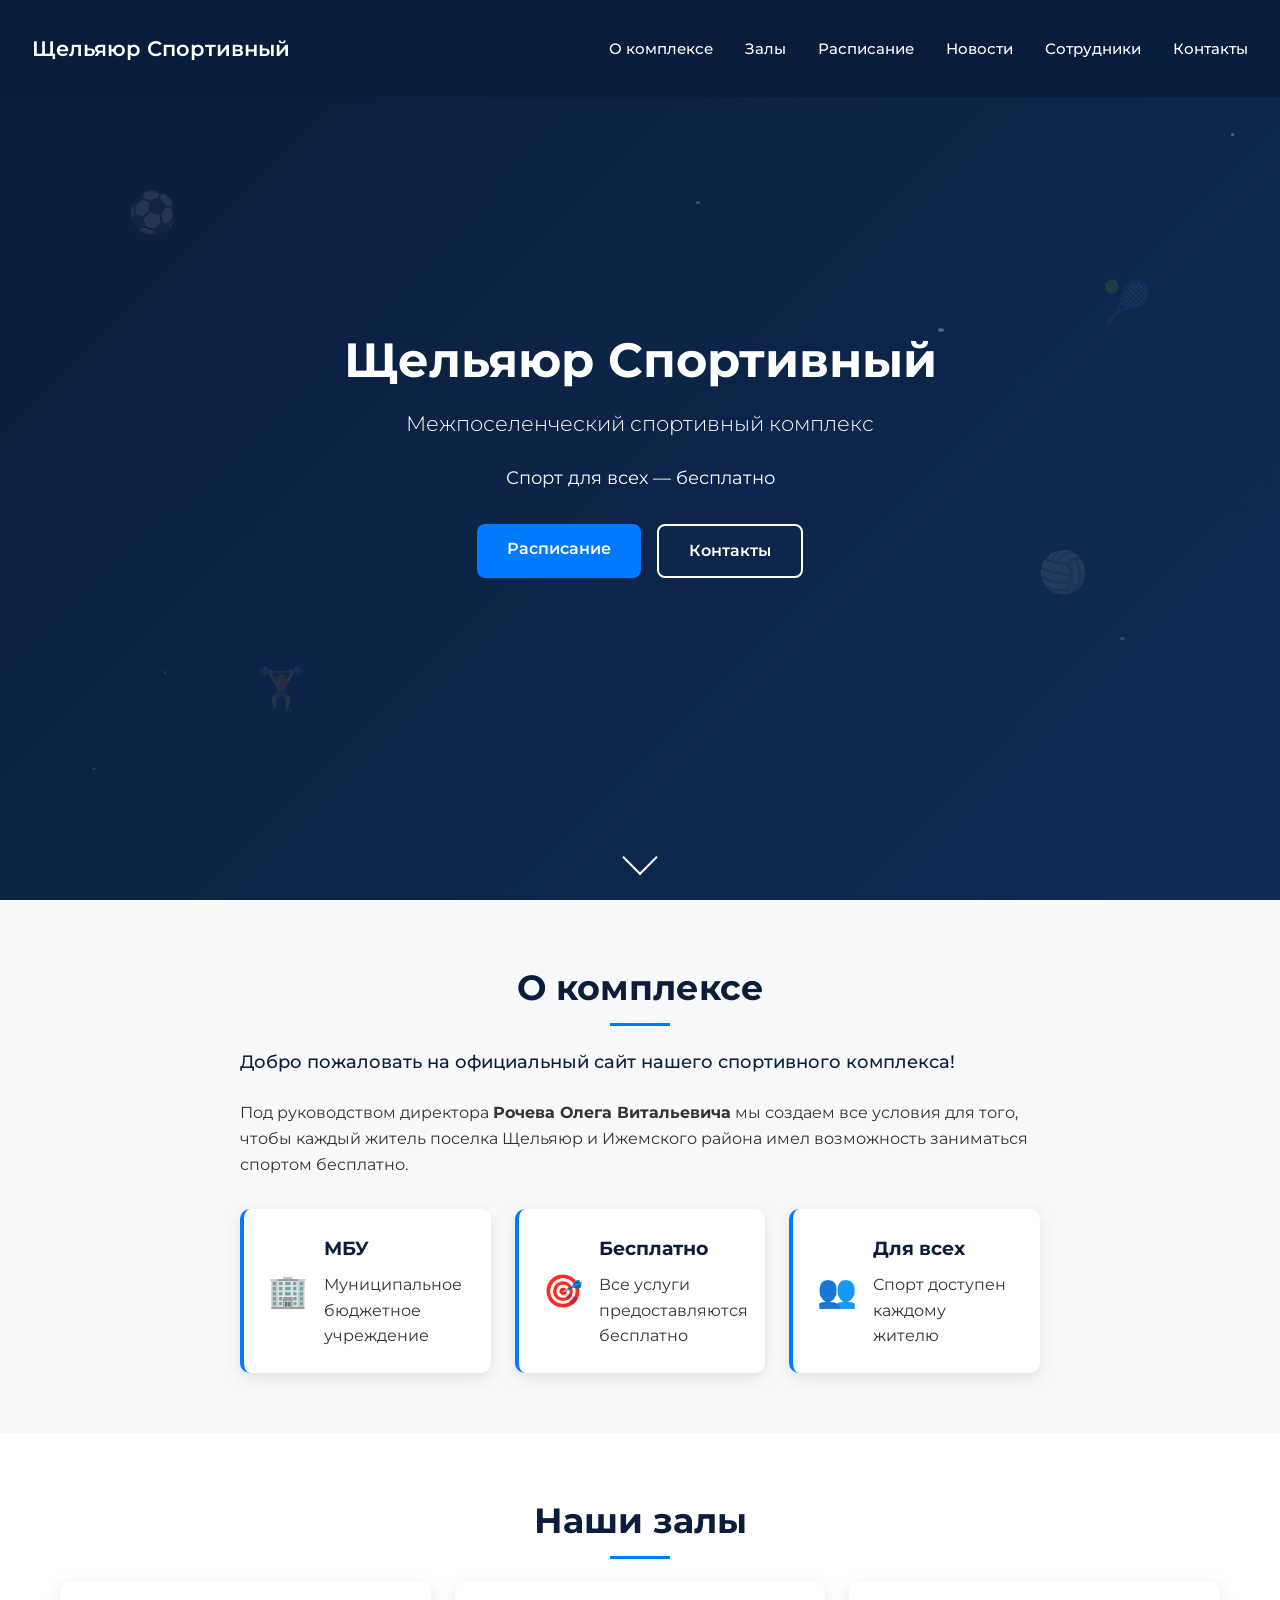
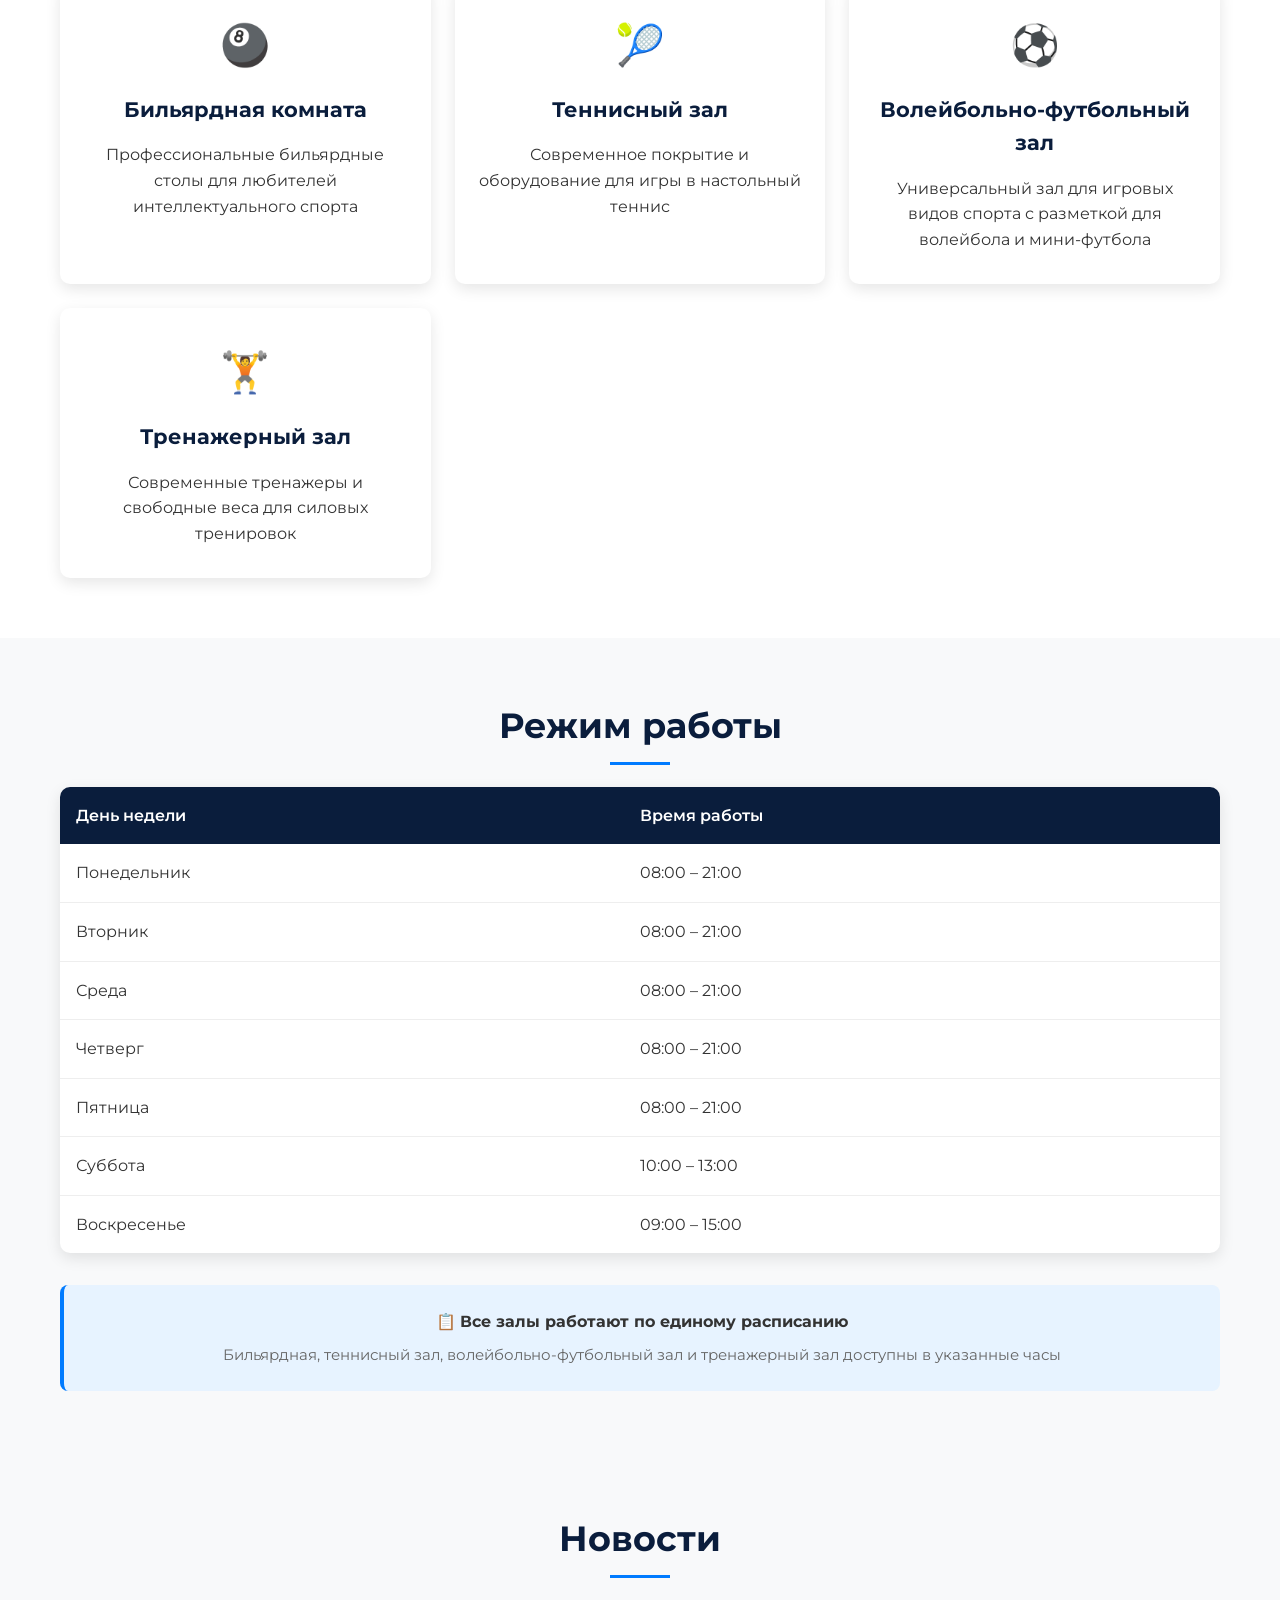
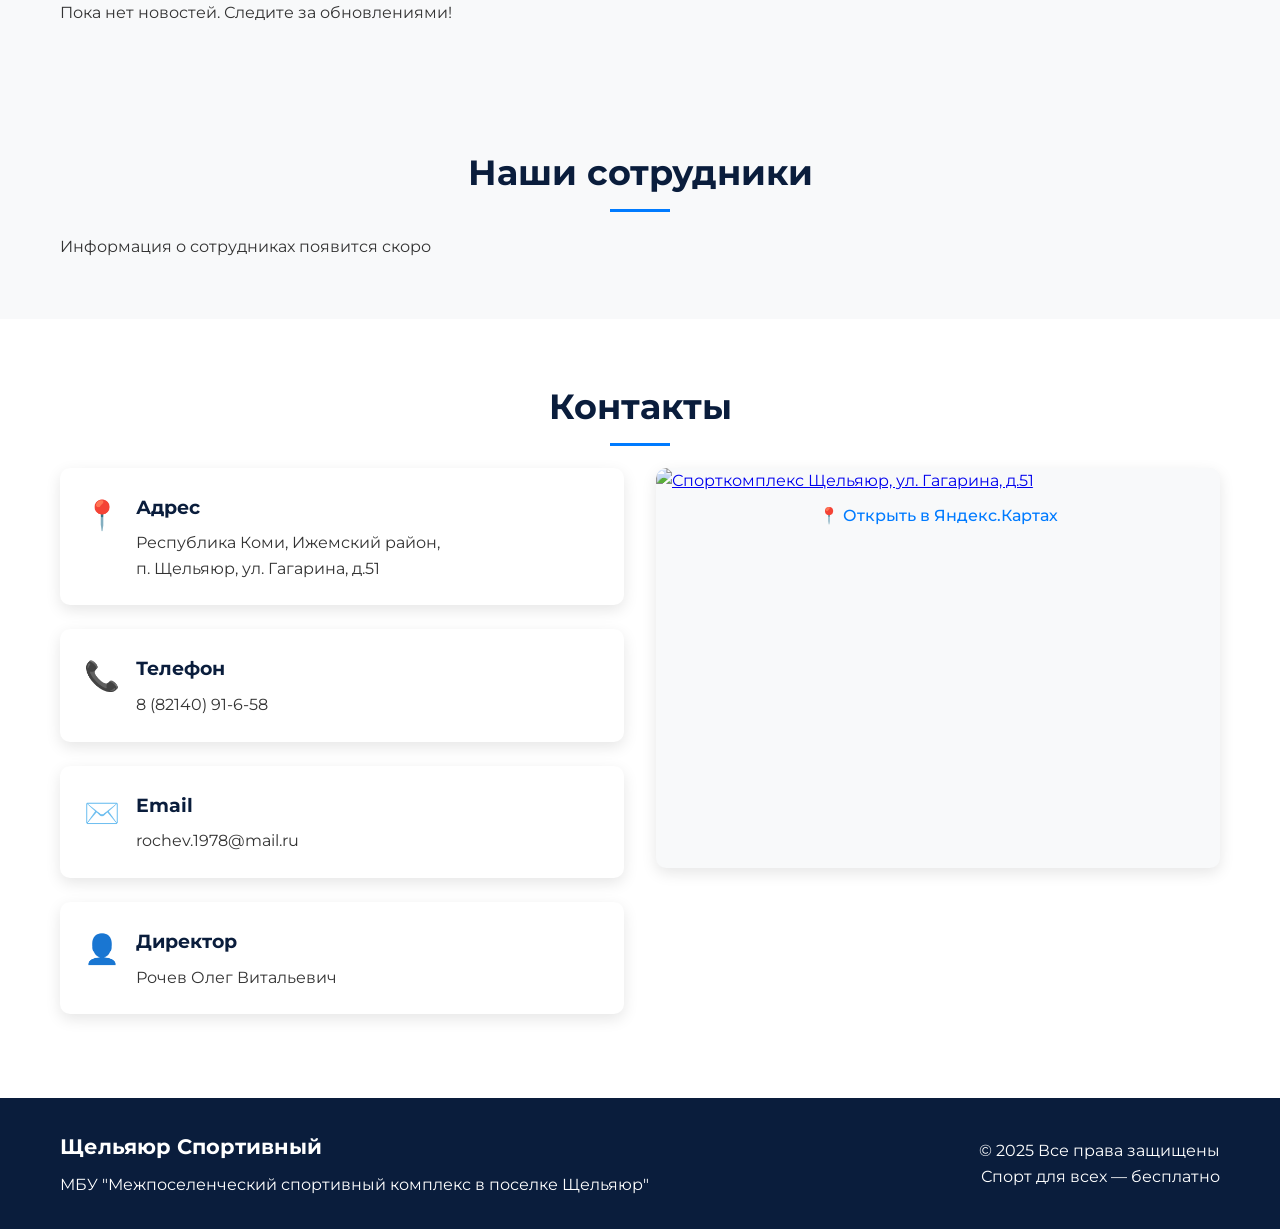
==== index.html @ 43990317 "Add files via upload" ====
<!DOCTYPE html>
<html lang="ru">
<head>
    <meta charset="UTF-8">
    <meta name="viewport" content="width=device-width, initial-scale=1.0">
    <title>Щельяюр Спортивный - Официальный сайт</title>
    <link rel="stylesheet" href="style.css">
    <link href="https://fonts.googleapis.com/css2?family=Montserrat:wght@300;400;500;600;700&display=swap" rel="stylesheet">
</head>
<body>
    <!-- Header -->
    <header class="header">
        <nav class="nav">
            <div class="nav-logo">
                <h2>Щельяюр Спортивный</h2>
            </div>
            <ul class="nav-menu">
                <li><a href="#about">О комплексе</a></li>
                <li><a href="#services">Залы</a></li>
                <li><a href="#schedule">Расписание</a></li>
                <li><a href="#news">Новости</a></li>
                <li><a href="#staff">Сотрудники</a></li>
                <li><a href="#contacts">Контакты</a></li>
            </ul>
            <div class="hamburger">
                <span></span>
                <span></span>
                <span></span>
            </div>
        </nav>
    </header>

    <!-- Hero Section -->
    <section class="hero">
        <div class="hero-overlay"></div>
        <div class="hero-content">
            <h1 class="hero-title">
                <span class="title-main">Щельяюр Спортивный</span>
                <span class="title-sub">Межпоселенческий спортивный комплекс</span>
            </h1>
            <p class="hero-description">Спорт для всех — бесплатно</p>
            <div class="hero-buttons">
                <a href="#schedule" class="btn btn-primary">Расписание</a>
                <a href="#contacts" class="btn btn-secondary">Контакты</a>
            </div>
        </div>

        <!-- Декоративные элементы -->
        <div class="decorations">
            <div class="decoration ball-1">⚽</div>
            <div class="decoration ball-2">🏐</div>
            <div class="decoration weight-1">🏋️</div>
            <div class="decoration racket">🎾</div>
        </div>

        <div class="scroll-indicator">
            <div class="scroll-arrow"></div>
        </div>
    </section>

    <!-- About Section -->
    <section id="about" class="about">
        <div class="container">
            <h2 class="section-title">О комплексе</h2>
            <div class="about-content">
                <div class="about-text">
                    <p class="about-intro">Добро пожаловать на официальный сайт нашего спортивного комплекса!</p>
                    <p>Под руководством директора <strong>Рочева Олега Витальевича</strong> мы создаем все условия для того, чтобы каждый житель поселка Щельяюр и Ижемского района имел возможность заниматься спортом бесплатно.</p>
                    <div class="features">
                        <div class="feature">
                            <div class="feature-icon">🏢</div>
                            <div class="feature-text">
                                <h3>МБУ</h3>
                                <p>Муниципальное бюджетное учреждение</p>
                            </div>
                        </div>
                        <div class="feature">
                            <div class="feature-icon">🎯</div>
                            <div class="feature-text">
                                <h3>Бесплатно</h3>
                                <p>Все услуги предоставляются бесплатно</p>
                            </div>
                        </div>
                        <div class="feature">
                            <div class="feature-icon">👥</div>
                            <div class="feature-text">
                                <h3>Для всех</h3>
                                <p>Спорт доступен каждому жителю</p>
                            </div>
                        </div>
                    </div>
                </div>
            </div>
        </div>
    </section>

    <!-- Services Section -->
    <section id="services" class="services">
        <div class="container">
            <h2 class="section-title">Наши залы</h2>
            <div class="services-grid">
                <div class="service-card" data-hall="billiard" onclick="showHallDetails('billiard')">
                    <div class="card-icon">🎱</div>
                    <h3>Бильярдная комната</h3>
                    <p>Профессиональные бильярдные столы для любителей интеллектуального спорта</p>
                </div>
                <div class="service-card" data-hall="tennis" onclick="showHallDetails('tennis')">
                    <div class="card-icon">🎾</div>
                    <h3>Теннисный зал</h3>
                    <p>Современное покрытие и оборудование для игры в настольный теннис</p>
                </div>
                <div class="service-card" data-hall="volleyball" onclick="showHallDetails('volleyball')">
                    <div class="card-icon">⚽</div>
                    <h3>Волейбольно-футбольный зал</h3>
                    <p>Универсальный зал для игровых видов спорта с разметкой для волейбола и мини-футбола</p>
                </div>
                <div class="service-card" data-hall="gym" onclick="showHallDetails('gym')">
                    <div class="card-icon">🏋️</div>
                    <h3>Тренажерный зал</h3>
                    <p>Современные тренажеры и свободные веса для силовых тренировок</p>
                </div>
            </div>
        </div>
    </section>

    <!-- Hall Details Modal -->
    <div id="hallModal" class="modal">
        <div class="modal-content">
            <span class="close" onclick="closeAllModals()">&times;</span>
            <div id="hallContent"></div>
        </div>
    </div>

    <!-- Schedule Section -->
    <section id="schedule" class="schedule">
        <div class="container">
            <h2 class="section-title">Режим работы</h2>
            <div class="schedule-table">
                <div class="table-header">
                    <div>День недели</div>
                    <div>Время работы</div>
                </div>
                <div class="table-row">
                    <div>Понедельник</div>
                    <div>08:00 – 21:00</div>
                </div>
                <div class="table-row">
                    <div>Вторник</div>
                    <div>08:00 – 21:00</div>
                </div>
                <div class="table-row">
                    <div>Среда</div>
                    <div>08:00 – 21:00</div>
                </div>
                <div class="table-row">
                    <div>Четверг</div>
                    <div>08:00 – 21:00</div>
                </div>
                <div class="table-row">
                    <div>Пятница</div>
                    <div>08:00 – 21:00</div>
                </div>
                <div class="table-row">
                    <div>Суббота</div>
                    <div>10:00 – 13:00</div>
                </div>
                <div class="table-row">
                    <div>Воскресенье</div>
                    <div>09:00 – 15:00</div>
                </div>
            </div>
            <div class="schedule-note">
                <p>📋 <strong>Все залы работают по единому расписанию</strong></p>
                <p>Бильярдная, теннисный зал, волейбольно-футбольный зал и тренажерный зал доступны в указанные часы</p>
            </div>
        </div>
    </section>

    <!-- News Section -->
    <section id="news" class="news">
        <div class="container">
            <h2 class="section-title">Новости</h2>

            <!-- Форма добавления новостей (только для директора) -->
            <div class="admin-panel" id="newsAdminPanel" style="display: none;">
                <div class="admin-form">
                    <h3>Добавить новость</h3>
                    <form id="addNewsForm">
                        <input type="text" id="newsTitle" placeholder="Заголовок новости" required>
                        <textarea id="newsText" placeholder="Текст новости" required></textarea>
                        <input type="text" id="newsDate" placeholder="Дата (например, 15.12.2024)" required>
                        <div class="form-buttons">
                            <button type="submit" class="btn btn-primary">Добавить новость</button>
                            <button type="button" onclick="exportData()" class="btn btn-secondary">📥 Экспорт</button>
                            <button type="button" onclick="logoutDirector()" class="btn btn-secondary">🚪 Выйти</button>
                        </div>
                    </form>
                </div>
            </div>

            <!-- Список новостей -->
            <div class="news-grid" id="newsContainer">
                <!-- Новости будут добавляться через JavaScript -->
            </div>
        </div>
    </section>

    <!-- Staff Section -->
    <section id="staff" class="staff">
        <div class="container">
            <h2 class="section-title">Наши сотрудники</h2>

            <!-- Форма управления сотрудниками (только для директора) -->
            <div class="admin-panel" id="staffAdminPanel" style="display: none;">
                <div class="admin-form">
                    <h3>Управление сотрудниками</h3>
                    <form id="addStaffForm">
                        <input type="text" id="staffName" placeholder="ФИО сотрудника" required>
                        <input type="text" id="staffPosition" placeholder="Должность" required>
                        <textarea id="staffDescription" placeholder="Описание/обязанности"></textarea>
                        <div class="form-buttons">
                            <button type="submit" class="btn btn-primary">Добавить сотрудника</button>
                        </div>
                    </form>
                </div>
            </div>

            <!-- Список сотрудников -->
            <div class="staff-grid" id="staffContainer">
                <!-- Сотрудники будут добавляться через JavaScript -->
            </div>
        </div>
    </section>

    <!-- Contacts Section -->
    <section id="contacts" class="contacts">
        <div class="container">
            <h2 class="section-title">Контакты</h2>
            <div class="contacts-content">
                <div class="contact-info">
                    <div class="contact-item">
                        <div class="contact-icon">📍</div>
                        <div class="contact-text">
                            <h3>Адрес</h3>
                            <p>Республика Коми, Ижемский район,<br>п. Щельяюр, ул. Гагарина, д.51</p>
                        </div>
                    </div>
                    <div class="contact-item">
                        <div class="contact-icon">📞</div>
                        <div class="contact-text">
                            <h3>Телефон</h3>
                            <p>8 (82140) 91-6-58</p>
                        </div>
                    </div>
                    <div class="contact-item">
                        <div class="contact-icon">✉️</div>
                        <div class="contact-text">
                            <h3>Email</h3>
                            <p>rochev.1978@mail.ru</p>
                        </div>
                    </div>
                    <div class="contact-item">
                        <div class="contact-icon">👤</div>
                        <div class="contact-text">
                            <h3>Директор</h3>
                            <p>Рочев Олег Витальевич</p>
                        </div>
                    </div>
                </div>
                <div class="map-container">
                    <a href="https://yandex.ru/maps/-/CLGwNKiz" target="_blank" rel="noopener noreferrer">
                        <img src="https://static-maps.yandex.ru/1.x/?ll=53.359107,65.295321&size=600,400&z=16&l=map&pt=53.359107,65.295321,pm2blm"
                             alt="Спорткомплекс Щельяюр, ул. Гагарина, д.51"
                             style="width: 100%; height: 400px; border-radius: 10px; object-fit: cover;">
                    </a>
                    <p style="text-align: center; margin-top: 10px; color: #666;">
                        <a href="https://yandex.ru/maps/-/CLGwNKiz" target="_blank" rel="noopener noreferrer"
                           style="color: #007BFF; text-decoration: none; font-weight: 500;">
                            📍 Открыть в Яндекс.Картах
                        </a>
                    </p>
                </div>
            </div>
        </div>
    </section>

    <!-- Footer -->
    <footer class="footer">
        <div class="container">
            <div class="footer-content">
                <div class="footer-logo">
                    <h3>Щельяюр Спортивный</h3>
                    <p>МБУ "Межпоселенческий спортивный комплекс в поселке Щельяюр"</p>
                </div>
                <div class="footer-info">
                    <p>&copy; 2025 Все права защищены</p>
                    <p>Спорт для всех — бесплатно</p>
                </div>
            </div>
        </div>
    </footer>

    <script src="script.js"></script>
</body>
</html>
---- style.css ----
* {
    margin: 0;
    padding: 0;
    box-sizing: border-box;
}

body {
    font-family: 'Montserrat', sans-serif;
    line-height: 1.6;
    color: #333;
    overflow-x: hidden;
}

.container {
    max-width: 1200px;
    margin: 0 auto;
    padding: 0 20px;
}

/* Header */
.header {
    position: fixed;
    top: 0;
    width: 100%;
    background: rgba(10, 29, 60, 0.95);
    backdrop-filter: blur(10px);
    z-index: 1000;
    transition: all 0.3s ease;
}

.nav {
    display: flex;
    justify-content: space-between;
    align-items: center;
    padding: 1rem 2rem;
}

.nav-logo h2 {
    color: white;
    font-weight: 600;
    font-size: 1.3rem;
}

.nav-menu {
    display: flex;
    list-style: none;
    gap: 2rem;
}

.nav-menu a {
    color: white;
    text-decoration: none;
    font-weight: 500;
    transition: color 0.3s ease;
    position: relative;
    font-size: 0.95rem;
}

.nav-menu a:hover {
    color: #007BFF;
}

.nav-menu a::after {
    content: '';
    position: absolute;
    bottom: -5px;
    left: 0;
    width: 0;
    height: 2px;
    background: #007BFF;
    transition: width 0.3s ease;
}

.nav-menu a:hover::after {
    width: 100%;
}

.hamburger {
    display: none;
    flex-direction: column;
    cursor: pointer;
}

.hamburger span {
    width: 25px;
    height: 3px;
    background: white;
    margin: 3px 0;
    transition: 0.3s;
}

/* Hero Section */
.hero {
    height: 100vh;
    background: linear-gradient(135deg, #0A1D3C 0%, #0F2B55 100%);
    display: flex;
    align-items: center;
    justify-content: center;
    position: relative;
    overflow: hidden;
}

.hero-overlay {
    position: absolute;
    top: 0;
    left: 0;
    width: 100%;
    height: 100%;
    background: url('images/hero-bg.jpg') center/cover;
    opacity: 0.3;
}

.hero-content {
    text-align: center;
    color: white;
    z-index: 2;
    position: relative;
}

.hero-title {
    margin-bottom: 1.5rem;
}

.title-main {
    display: block;
    font-size: 3rem;
    font-weight: 700;
    margin-bottom: 0.5rem;
    animation: fadeInUp 1s ease;
}

.title-sub {
    display: block;
    font-size: 1.3rem;
    font-weight: 300;
    opacity: 0.9;
    animation: fadeInUp 1s ease 0.2s both;
}

.hero-description {
    font-size: 1.1rem;
    margin-bottom: 2rem;
    opacity: 0.9;
    animation: fadeInUp 1s ease 0.4s both;
}

.hero-buttons {
    display: flex;
    gap: 1rem;
    justify-content: center;
    animation: fadeInUp 1s ease 0.6s both;
}

.btn {
    padding: 12px 30px;
    border: none;
    border-radius: 8px;
    text-decoration: none;
    font-weight: 600;
    transition: all 0.3s ease;
    cursor: pointer;
    font-family: 'Montserrat', sans-serif;
    font-size: 1rem;
}

.btn-primary {
    background: #007BFF;
    color: white;
}

.btn-primary:hover {
    background: #0056b3;
    transform: translateY(-2px);
}

.btn-secondary {
    background: transparent;
    color: white;
    border: 2px solid white;
}

.btn-secondary:hover {
    background: white;
    color: #0A1D3C;
    transform: translateY(-2px);
}

/* Decorations */
.decorations {
    position: absolute;
    top: 0;
    left: 0;
    width: 100%;
    height: 100%;
    pointer-events: none;
}

.decoration {
    position: absolute;
    font-size: 2.5rem;
    opacity: 0.1;
    animation: float 6s ease-in-out infinite;
}

.ball-1 {
    top: 20%;
    left: 10%;
    animation-delay: 0s;
}

.ball-2 {
    top: 60%;
    right: 15%;
    animation-delay: 2s;
}

.weight-1 {
    bottom: 20%;
    left: 20%;
    animation-delay: 1s;
}

.racket {
    top: 30%;
    right: 10%;
    animation-delay: 3s;
}

.scroll-indicator {
    position: absolute;
    bottom: 30px;
    left: 50%;
    transform: translateX(-50%);
}

.scroll-arrow {
    width: 25px;
    height: 25px;
    border-right: 2px solid white;
    border-bottom: 2px solid white;
    transform: rotate(45deg);
    animation: bounce 2s infinite;
}

/* Sections */
section {
    padding: 60px 0;
}

.section-title {
    text-align: center;
    font-size: 2.2rem;
    margin-bottom: 2rem;
    color: #0A1D3C;
    position: relative;
}

.section-title::after {
    content: '';
    position: absolute;
    bottom: -10px;
    left: 50%;
    transform: translateX(-50%);
    width: 60px;
    height: 3px;
    background: #007BFF;
}

/* About Section */
.about {
    background: #f8f9fa;
}

.about-content {
    max-width: 800px;
    margin: 0 auto;
}

.about-intro {
    font-size: 1.1rem;
    font-weight: 500;
    margin-bottom: 1.5rem;
    color: #0A1D3C;
}

.features {
    display: grid;
    grid-template-columns: repeat(auto-fit, minmax(250px, 1fr));
    gap: 1.5rem;
    margin-top: 2rem;
}

.feature {
    display: flex;
    align-items: center;
    gap: 1rem;
    padding: 1.5rem;
    background: white;
    border-radius: 10px;
    box-shadow: 0 5px 15px rgba(0,0,0,0.1);
    transition: transform 0.3s ease;
    border-left: 4px solid #007BFF;
}

.feature:hover {
    transform: translateY(-5px);
}

.feature-icon {
    font-size: 2rem;
}

.feature-text h3 {
    color: #0A1D3C;
    margin-bottom: 0.5rem;
    font-size: 1.2rem;
}

/* Services Section */
.services-grid {
    display: grid;
    grid-template-columns: repeat(auto-fit, minmax(280px, 1fr));
    gap: 1.5rem;
}

.service-card {
    background: white;
    padding: 2rem 1.5rem;
    border-radius: 10px;
    text-align: center;
    box-shadow: 0 5px 15px rgba(0,0,0,0.1);
    transition: all 0.3s ease;
    position: relative;
    overflow: hidden;
    cursor: pointer;
}

.service-card::before {
    content: '';
    position: absolute;
    top: 0;
    left: -100%;
    width: 100%;
    height: 3px;
    background: #007BFF;
    transition: left 0.3s ease;
}

.service-card:hover {
    transform: translateY(-5px);
    box-shadow: 0 10px 25px rgba(0,0,0,0.15);
}

.service-card:hover::before {
    left: 0;
}

.card-icon {
    font-size: 2.5rem;
    margin-bottom: 1rem;
}

.service-card h3 {
    color: #0A1D3C;
    margin-bottom: 1rem;
    font-size: 1.3rem;
}

/* Модальное окно */
.modal {
    display: none;
    position: fixed;
    z-index: 1001;
    left: 0;
    top: 0;
    width: 100%;
    height: 100%;
    background-color: rgba(0,0,0,0.8);
    animation: fadeIn 0.3s ease;
}

.modal-content {
    background-color: white;
    margin: 5% auto;
    padding: 2rem;
    border-radius: 15px;
    width: 90%;
    max-width: 800px;
    max-height: 80vh;
    overflow-y: auto;
    position: relative;
    animation: slideUp 0.3s ease;
}

.close {
    color: #aaa;
    float: right;
    font-size: 28px;
    font-weight: bold;
    cursor: pointer;
    position: absolute;
    right: 20px;
    top: 15px;
}

.close:hover {
    color: #000;
}

/* Детали зала */
.hall-details {
    display: grid;
    grid-template-columns: 1fr 1fr;
    gap: 2rem;
    align-items: start;
}

.hall-image {
    width: 100%;
    height: 250px;
    background: #f8f9fa;
    border-radius: 10px;
    display: flex;
    align-items: center;
    justify-content: center;
    font-size: 3rem;
    margin-bottom: 1rem;
}

.hall-info h3 {
    color: #0A1D3C;
    margin-bottom: 1rem;
    font-size: 1.5rem;
}

.hall-features {
    margin-top: 1.5rem;
}

.hall-features h4 {
    color: #0A1D3C;
    margin-bottom: 0.5rem;
}

.hall-features ul {
    list-style: none;
    padding: 0;
}

.hall-features li {
    padding: 0.3rem 0;
    position: relative;
    padding-left: 1.5rem;
}

.hall-features li::before {
    content: '✓';
    color: #007BFF;
    font-weight: bold;
    position: absolute;
    left: 0;
}

/* Schedule Section */
.schedule {
    background: #f8f9fa;
}

.schedule-table {
    background: white;
    border-radius: 10px;
    overflow: hidden;
    box-shadow: 0 5px 15px rgba(0,0,0,0.1);
    margin-bottom: 2rem;
}

.table-header {
    display: grid;
    grid-template-columns: 1fr 1fr;
    background: #0A1D3C;
    color: white;
    font-weight: 600;
    padding: 1rem;
}

.table-row {
    display: grid;
    grid-template-columns: 1fr 1fr;
    padding: 1rem;
    border-bottom: 1px solid #eee;
    transition: background 0.3s ease;
}

.table-row:hover {
    background: #f8f9fa;
}

.table-row:last-child {
    border-bottom: none;
}

.schedule-note {
    background: #e7f3ff;
    border-left: 4px solid #007BFF;
    padding: 1.5rem;
    border-radius: 8px;
    text-align: center;
}

.schedule-note p {
    margin-bottom: 0.5rem;
}

.schedule-note p:last-child {
    margin-bottom: 0;
    color: #666;
    font-size: 0.95rem;
}

/* News Section */
.news {
    background: #f8f9fa;
}

.news-grid {
    display: grid;
    grid-template-columns: repeat(auto-fit, minmax(320px, 1fr));
    gap: 1.5rem;
}

.news-card {
    background: white;
    border-radius: 10px;
    padding: 1.5rem;
    box-shadow: 0 5px 15px rgba(0,0,0,0.1);
    transition: all 0.3s ease;
    border-top: 4px solid #007BFF;
    position: relative;
}

.news-card:hover {
    transform: translateY(-5px);
    box-shadow: 0 10px 25px rgba(0,0,0,0.15);
}

.news-date {
    color: #007BFF;
    font-weight: 600;
    margin-bottom: 0.5rem;
    font-size: 0.9rem;
}

.news-card h3 {
    color: #0A1D3C;
    margin-bottom: 1rem;
    font-size: 1.3rem;
}

.delete-news {
    position: absolute;
    top: 15px;
    right: 15px;
    background: #dc3545;
    color: white;
    border: none;
    width: 30px;
    height: 30px;
    border-radius: 50%;
    cursor: pointer;
    display: none;
    align-items: center;
    justify-content: center;
    font-size: 14px;
}

.news-card:hover .delete-news {
    display: flex;
}

.delete-news:hover {
    background: #c82333;
    transform: scale(1.1);
}

/* Staff Section */
.staff {
    background: #f8f9fa;
}

.staff-grid {
    display: grid;
    grid-template-columns: repeat(auto-fit, minmax(280px, 1fr));
    gap: 1.5rem;
}

.staff-card {
    background: white;
    border-radius: 10px;
    padding: 1.5rem;
    box-shadow: 0 5px 15px rgba(0,0,0,0.1);
    transition: all 0.3s ease;
    border-top: 4px solid #28a745;
    text-align: center;
    position: relative;
}

.staff-card:hover {
    transform: translateY(-5px);
    box-shadow: 0 10px 25px rgba(0,0,0,0.15);
}

.staff-photo {
    width: 100px;
    height: 100px;
    background: #f8f9fa;
    border-radius: 50%;
    margin: 0 auto 1rem;
    display: flex;
    align-items: center;
    justify-content: center;
    font-size: 2.5rem;
    color: #6c757d;
}

.staff-card h3 {
    color: #0A1D3C;
    margin-bottom: 0.5rem;
    font-size: 1.3rem;
}

.staff-position {
    color: #007BFF;
    font-weight: 600;
    margin-bottom: 1rem;
}

.delete-staff {
    position: absolute;
    top: 15px;
    right: 15px;
    background: #dc3545;
    color: white;
    border: none;
    width: 30px;
    height: 30px;
    border-radius: 50%;
    cursor: pointer;
    display: none;
    align-items: center;
    justify-content: center;
    font-size: 14px;
}

.staff-card:hover .delete-staff {
    display: flex;
}

.delete-staff:hover {
    background: #c82333;
    transform: scale(1.1);
}

/* Admin Panels */
.admin-panel {
    margin-bottom: 3rem;
}

.admin-form {
    background: white;
    padding: 2rem;
    border-radius: 10px;
    box-shadow: 0 5px 15px rgba(0,0,0,0.1);
    max-width: 600px;
    margin: 0 auto;
}

.admin-form h3 {
    color: #0A1D3C;
    margin-bottom: 1.5rem;
    text-align: center;
}

.admin-form input,
.admin-form textarea {
    width: 100%;
    padding: 12px;
    margin-bottom: 1rem;
    border: 2px solid #e9ecef;
    border-radius: 5px;
    font-family: 'Montserrat', sans-serif;
    transition: border-color 0.3s ease;
    font-size: 1rem;
}

.admin-form input:focus,
.admin-form textarea:focus {
    outline: none;
    border-color: #007BFF;
}

.admin-form textarea {
    height: 100px;
    resize: vertical;
}

.form-buttons {
    display: flex;
    gap: 1rem;
    justify-content: center;
    margin-top: 1.5rem;
}

/* Contacts Section */
.contacts-content {
    display: grid;
    grid-template-columns: 1fr 1fr;
    gap: 2rem;
    align-items: start;
}

.contact-item {
    display: flex;
    align-items: flex-start;
    gap: 1rem;
    margin-bottom: 1.5rem;
    padding: 1.5rem;
    background: white;
    border-radius: 10px;
    box-shadow: 0 5px 15px rgba(0,0,0,0.1);
    transition: transform 0.3s ease;
}

.contact-item:hover {
    transform: translateX(5px);
}

.contact-icon {
    font-size: 1.8rem;
    flex-shrink: 0;
}

.contact-text h3 {
    color: #0A1D3C;
    margin-bottom: 0.5rem;
    font-size: 1.2rem;
}

.map-container {
    background: #f8f9fa;
    border-radius: 10px;
    overflow: hidden;
    box-shadow: 0 5px 15px rgba(0,0,0,0.1);
    height: 400px;
}

/* Footer */
.footer {
    background: #0A1D3C;
    color: white;
    padding: 2rem 0;
}

.footer-content {
    display: flex;
    justify-content: space-between;
    align-items: center;
}

.footer-logo h3 {
    margin-bottom: 0.5rem;
    font-size: 1.3rem;
}

.footer-info {
    text-align: right;
}

/* Анимации */
@keyframes fadeInUp {
    from {
        opacity: 0;
        transform: translateY(30px);
    }
    to {
        opacity: 1;
        transform: translateY(0);
    }
}

@keyframes float {
    0%, 100% {
        transform: translateY(0) rotate(0deg);
    }
    50% {
        transform: translateY(-15px) rotate(5deg);
    }
}

@keyframes bounce {
    0%, 20%, 50%, 80%, 100% {
        transform: translateY(0) rotate(45deg);
    }
    40% {
        transform: translateY(-8px) rotate(45deg);
    }
    60% {
        transform: translateY(-4px) rotate(45deg);
    }
}

@keyframes fadeIn {
    from { opacity: 0; }
    to { opacity: 1; }
}

@keyframes slideUp {
    from {
        opacity: 0;
        transform: translateY(50px);
    }
    to {
        opacity: 1;
        transform: translateY(0);
    }
}

/* Уведомления */
.notification {
    position: fixed;
    top: 20px;
    right: 20px;
    background: #28a745;
    color: white;
    padding: 15px 20px;
    border-radius: 5px;
    box-shadow: 0 5px 15px rgba(0,0,0,0.3);
    z-index: 10000;
    display: flex;
    align-items: center;
    gap: 10px;
    animation: slideInRight 0.3s ease-out;
}

@keyframes slideInRight {
    from {
        transform: translateX(100%);
        opacity: 0;
    }
    to {
        transform: translateX(0);
        opacity: 1;
    }
}

.notification button {
    background: none;
    border: none;
    color: white;
    font-size: 18px;
    cursor: pointer;
    padding: 0;
    width: 20px;
    height: 20px;
    display: flex;
    align-items: center;
    justify-content: center;
}

.notification button:hover {
    background: rgba(255,255,255,0.2);
    border-radius: 50%;
}

/* Адаптивность для мобильных */
@media (max-width: 768px) {
    .nav-menu {
        display: none;
        position: absolute;
        top: 100%;
        left: 0;
        width: 100%;
        background: rgba(10, 29, 60, 0.98);
        flex-direction: column;
        padding: 1rem;
        text-align: center;
    }

    .nav-menu.active {
        display: flex;
    }

    .hamburger {
        display: flex;
    }

    .title-main {
        font-size: 2.2rem;
    }

    .title-sub {
        font-size: 1.1rem;
    }

    .hero-buttons {
        flex-direction: column;
        align-items: center;
        gap: 1rem;
    }

    .btn {
        width: 200px;
        text-align: center;
    }

    .section-title {
        font-size: 1.8rem;
    }

    .features {
        grid-template-columns: 1fr;
    }

    .services-grid {
        grid-template-columns: 1fr;
    }

    .contacts-content {
        grid-template-columns: 1fr;
    }

    .table-header,
    .table-row {
        grid-template-columns: 1fr;
        text-align: center;
    }

    .footer-content {
        flex-direction: column;
        text-align: center;
        gap: 1rem;
    }

    .news-grid {
        grid-template-columns: 1fr;
    }

    .staff-grid {
        grid-template-columns: 1fr;
    }

    .form-buttons {
        flex-direction: column;
    }

    .hall-details {
        grid-template-columns: 1fr;
    }

    .map-container {
        height: 300px;
    }

    .modal-content {
        margin: 10% auto;
        width: 95%;
        padding: 1.5rem;
    }

    .admin-form {
        padding: 1.5rem;
    }

    .delete-news,
    .delete-staff {
        display: flex !important;
        width: 35px;
        height: 35px;
        font-size: 16px;
    }

    .notification {
        left: 10px;
        right: 10px;
        top: 10px;
    }
}

@media (max-width: 480px) {
    .nav {
        padding: 1rem;
    }

    .nav-logo h2 {
        font-size: 1.1rem;
    }

    .title-main {
        font-size: 1.8rem;
    }

    .title-sub {
        font-size: 1rem;
    }

    .hero-description {
        font-size: 1rem;
    }

    .section-title {
        font-size: 1.6rem;
    }

    .feature {
        padding: 1rem;
    }

    .service-card {
        padding: 1.5rem 1rem;
    }

    .contact-item {
        padding: 1rem;
    }
}
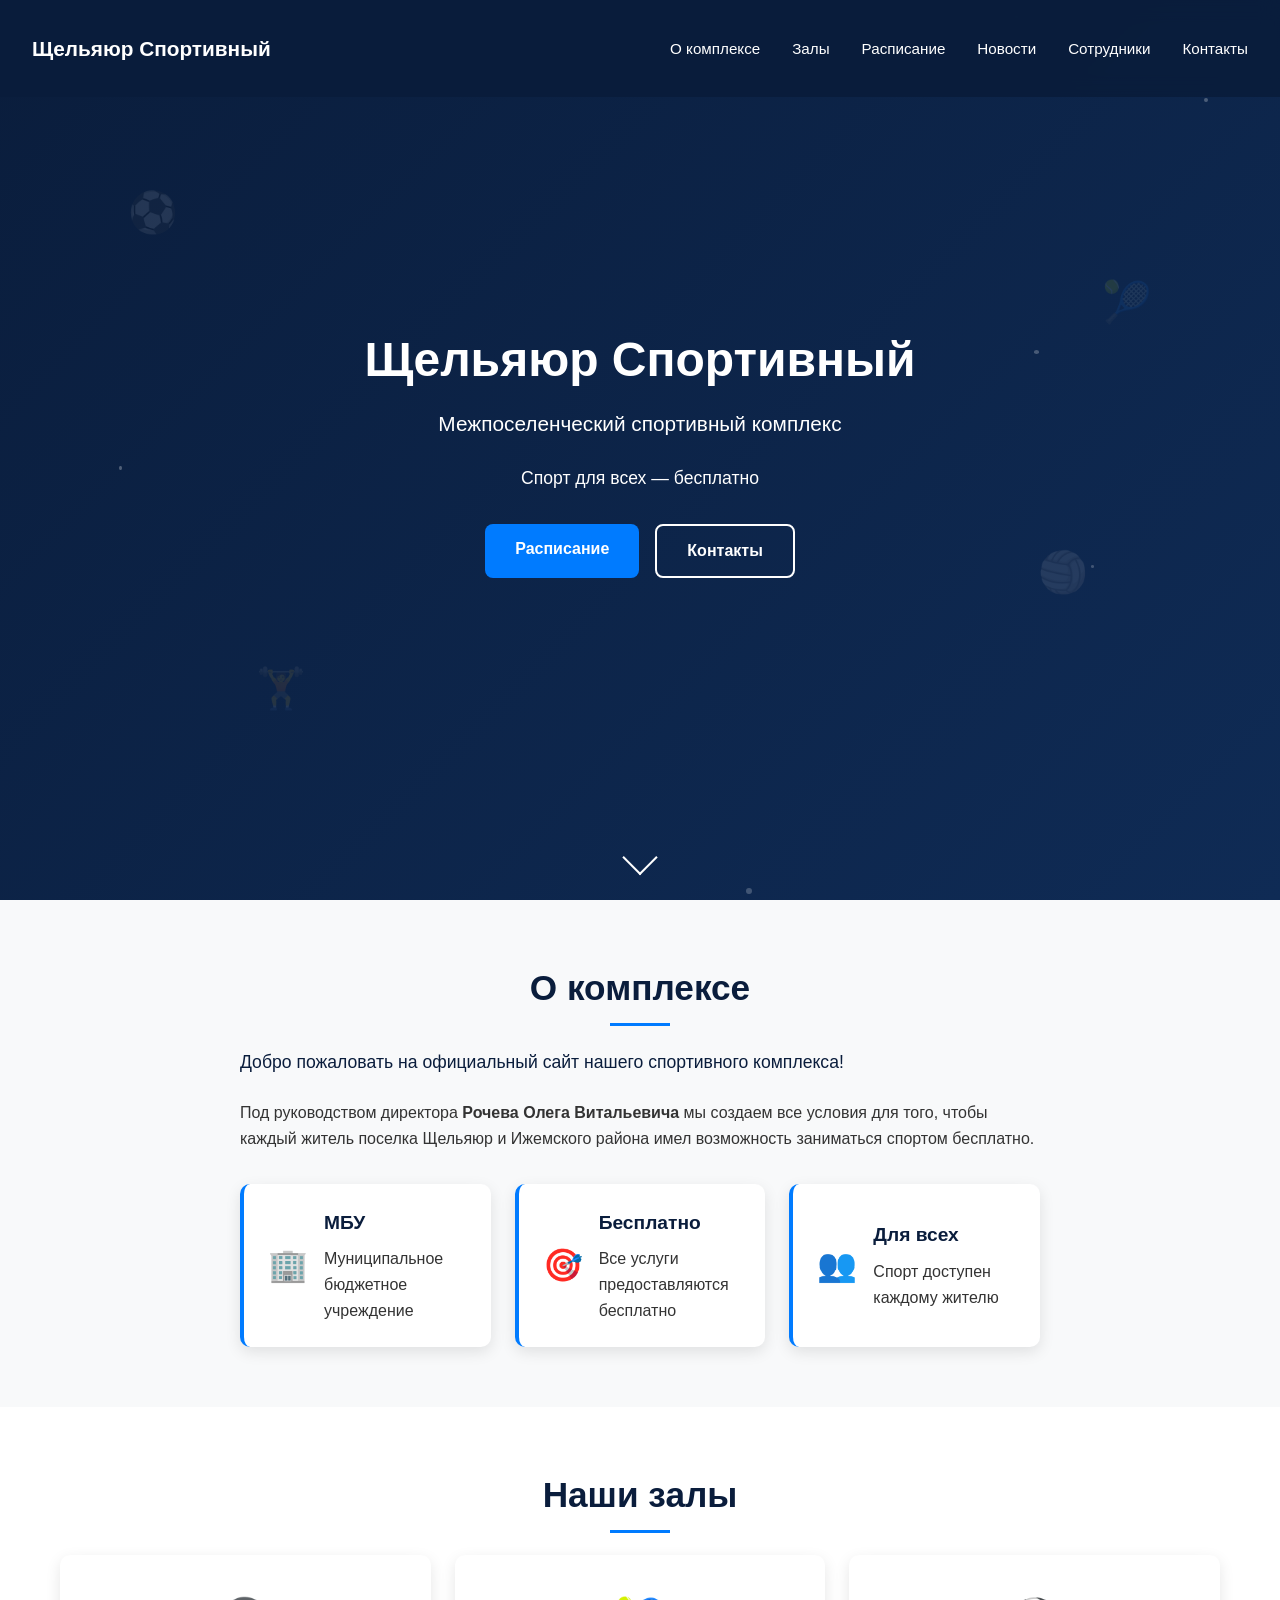
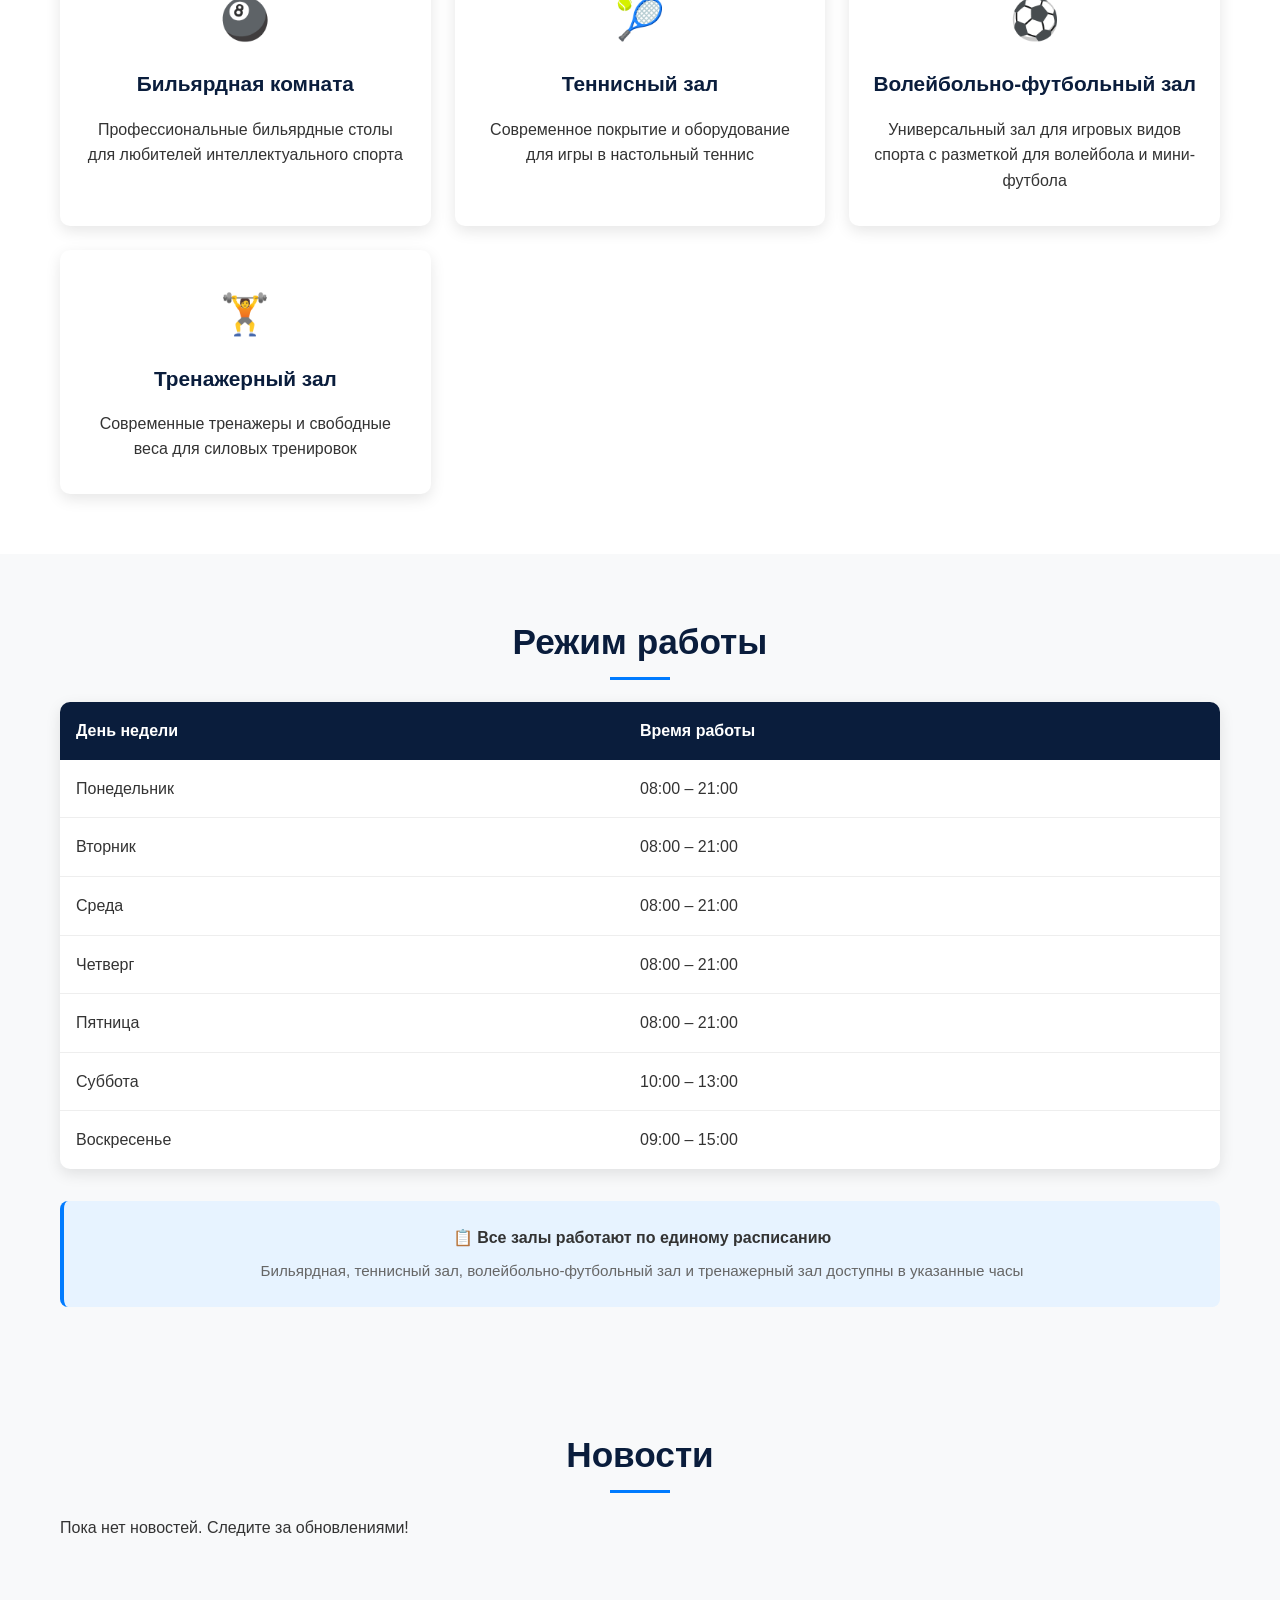
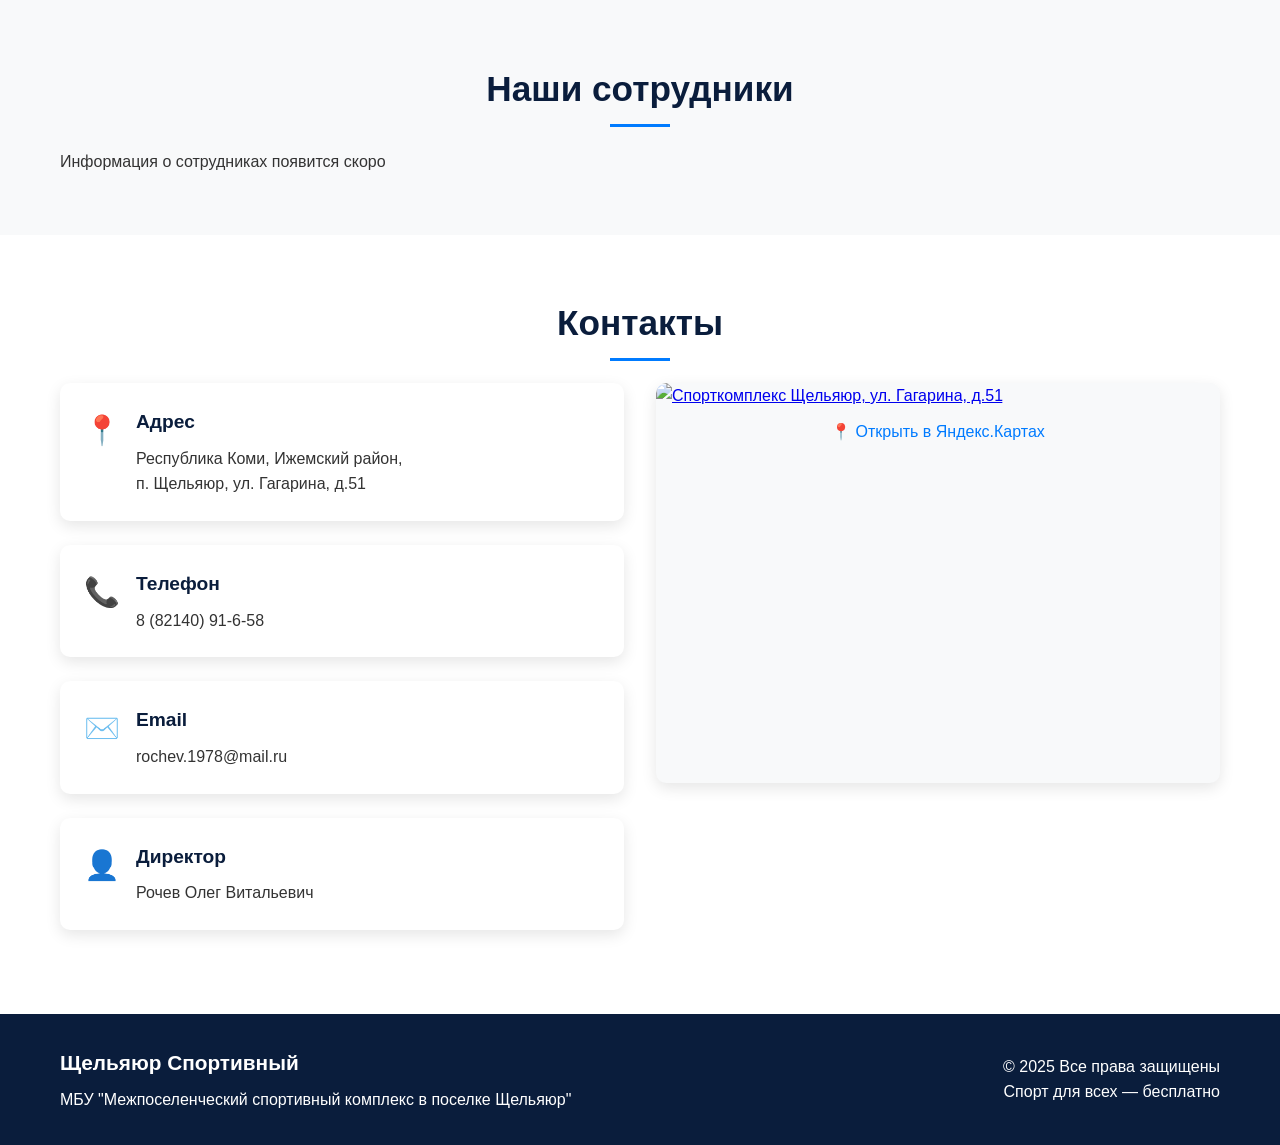
==== commit 03772262: "Update index.html" ====
--- a/index.html
+++ b/index.html
@@ -3,9 +3,25 @@
 <head>
     <meta charset="UTF-8">
     <meta name="viewport" content="width=device-width, initial-scale=1.0">
-    <title>Щельяюр Спортивный - Официальный сайт</title>
+    
+    <!-- Основные SEO теги -->
+    <title>Спортивный комплекс - Залы для волейбола, тенниса, бильярда и тренажерный зал</title>
+    <meta name="description" content="Современный спортивный комплекс с залами для волейбола, настольного тенниса, бильярда и тренажерным залом. Профессиональное оборудование, тренеры, расписание.">
+    <meta name="keywords" content="спортивный комплекс, волейбол, теннис, бильярд, тренажерный зал, спорт, тренировки, зал аренда">
+    
+    <!-- Open Graph для социальных сетей -->
+    <meta property="og:title" content="Спортивный комплекс - современные залы для спорта">
+    <meta property="og:description" content="Профессиональные спортивные залы с современным оборудованием">
+    <meta property="og:type" content="website">
+    <meta property="og:url" content="https://ВАШ_ЛОГИН.github.io/sport-complex">
+    
+    <!-- Для Яндекс -->
+    <meta name="yandex-verification" content="ваш_код_верификации">
+    
+    <!-- Для Google -->
+    <meta name="google-site-verification" content="ваш_код_верификации">
+    
     <link rel="stylesheet" href="style.css">
-    <link href="https://fonts.googleapis.com/css2?family=Montserrat:wght@300;400;500;600;700&display=swap" rel="stylesheet">
 </head>
 <body>
     <!-- Header -->
@@ -302,4 +318,5 @@
 
     <script src="script.js"></script>
 </body>
-</html>+
+</html>
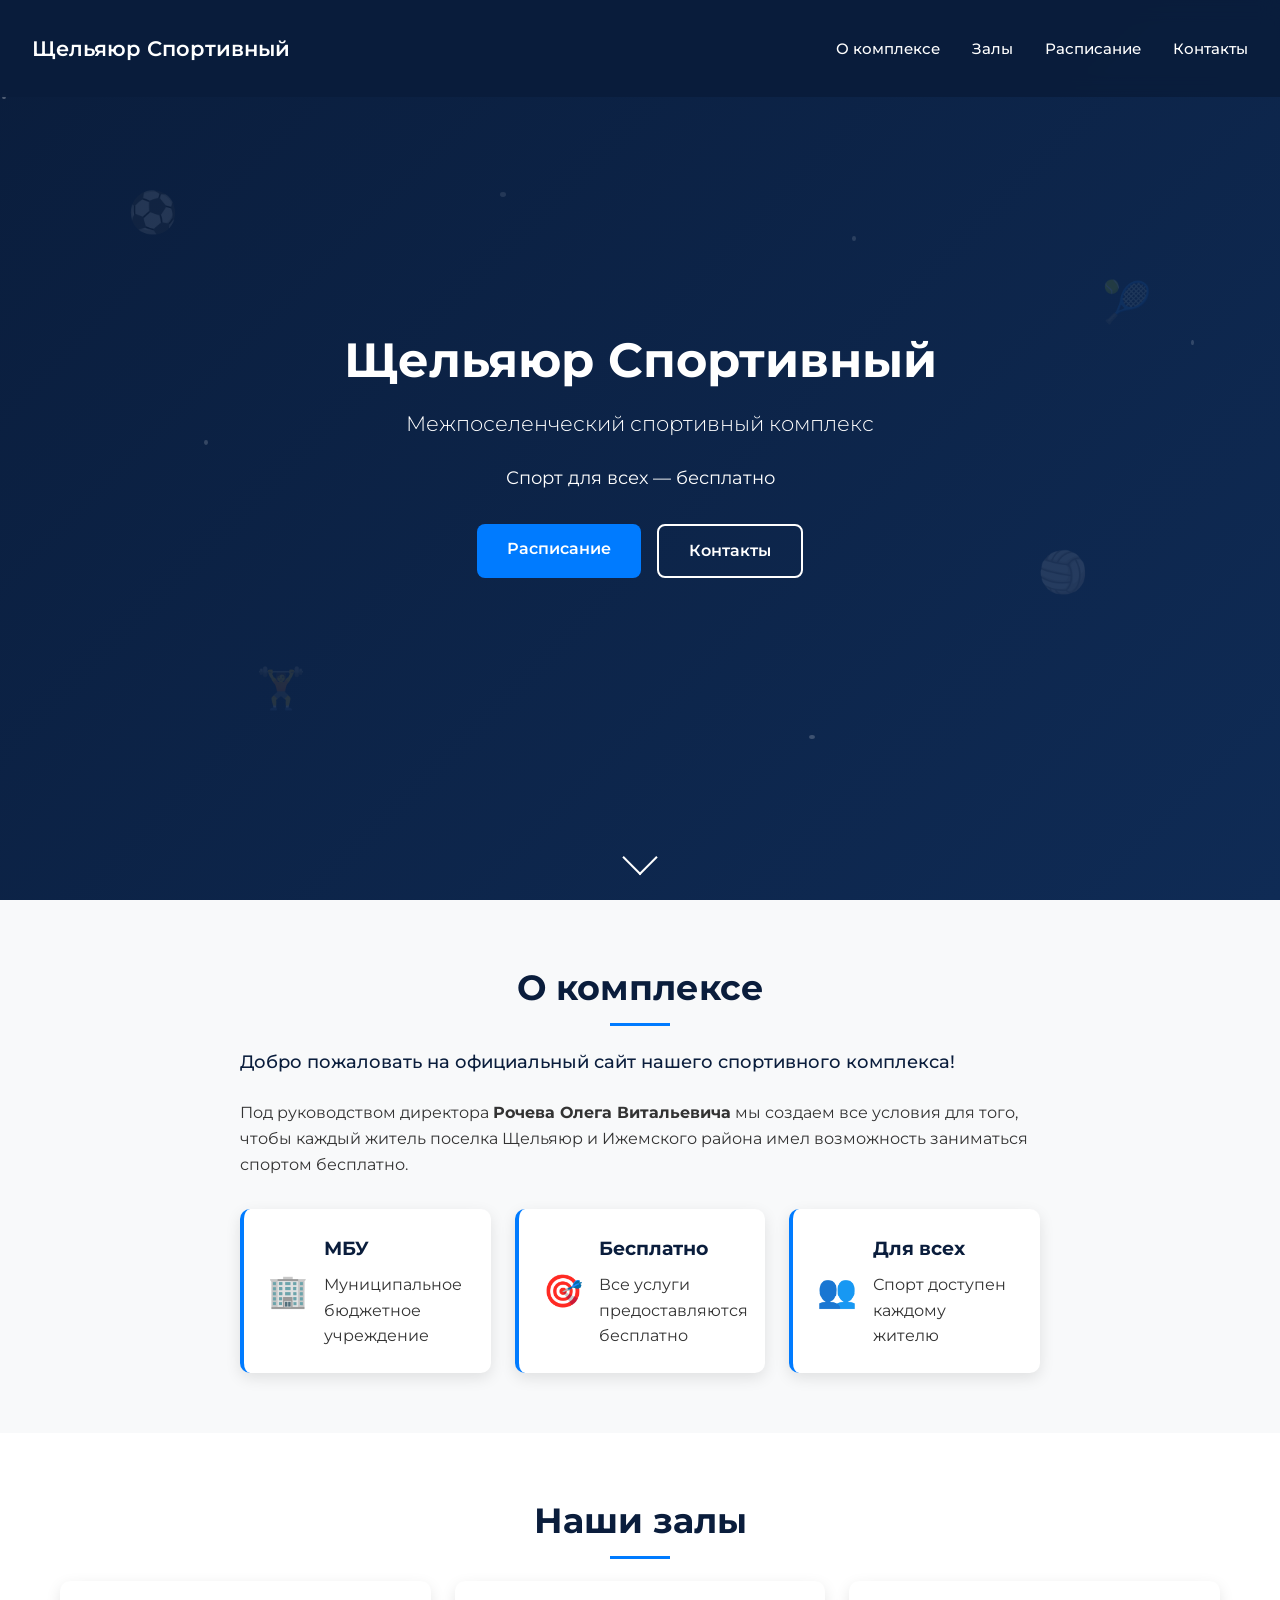
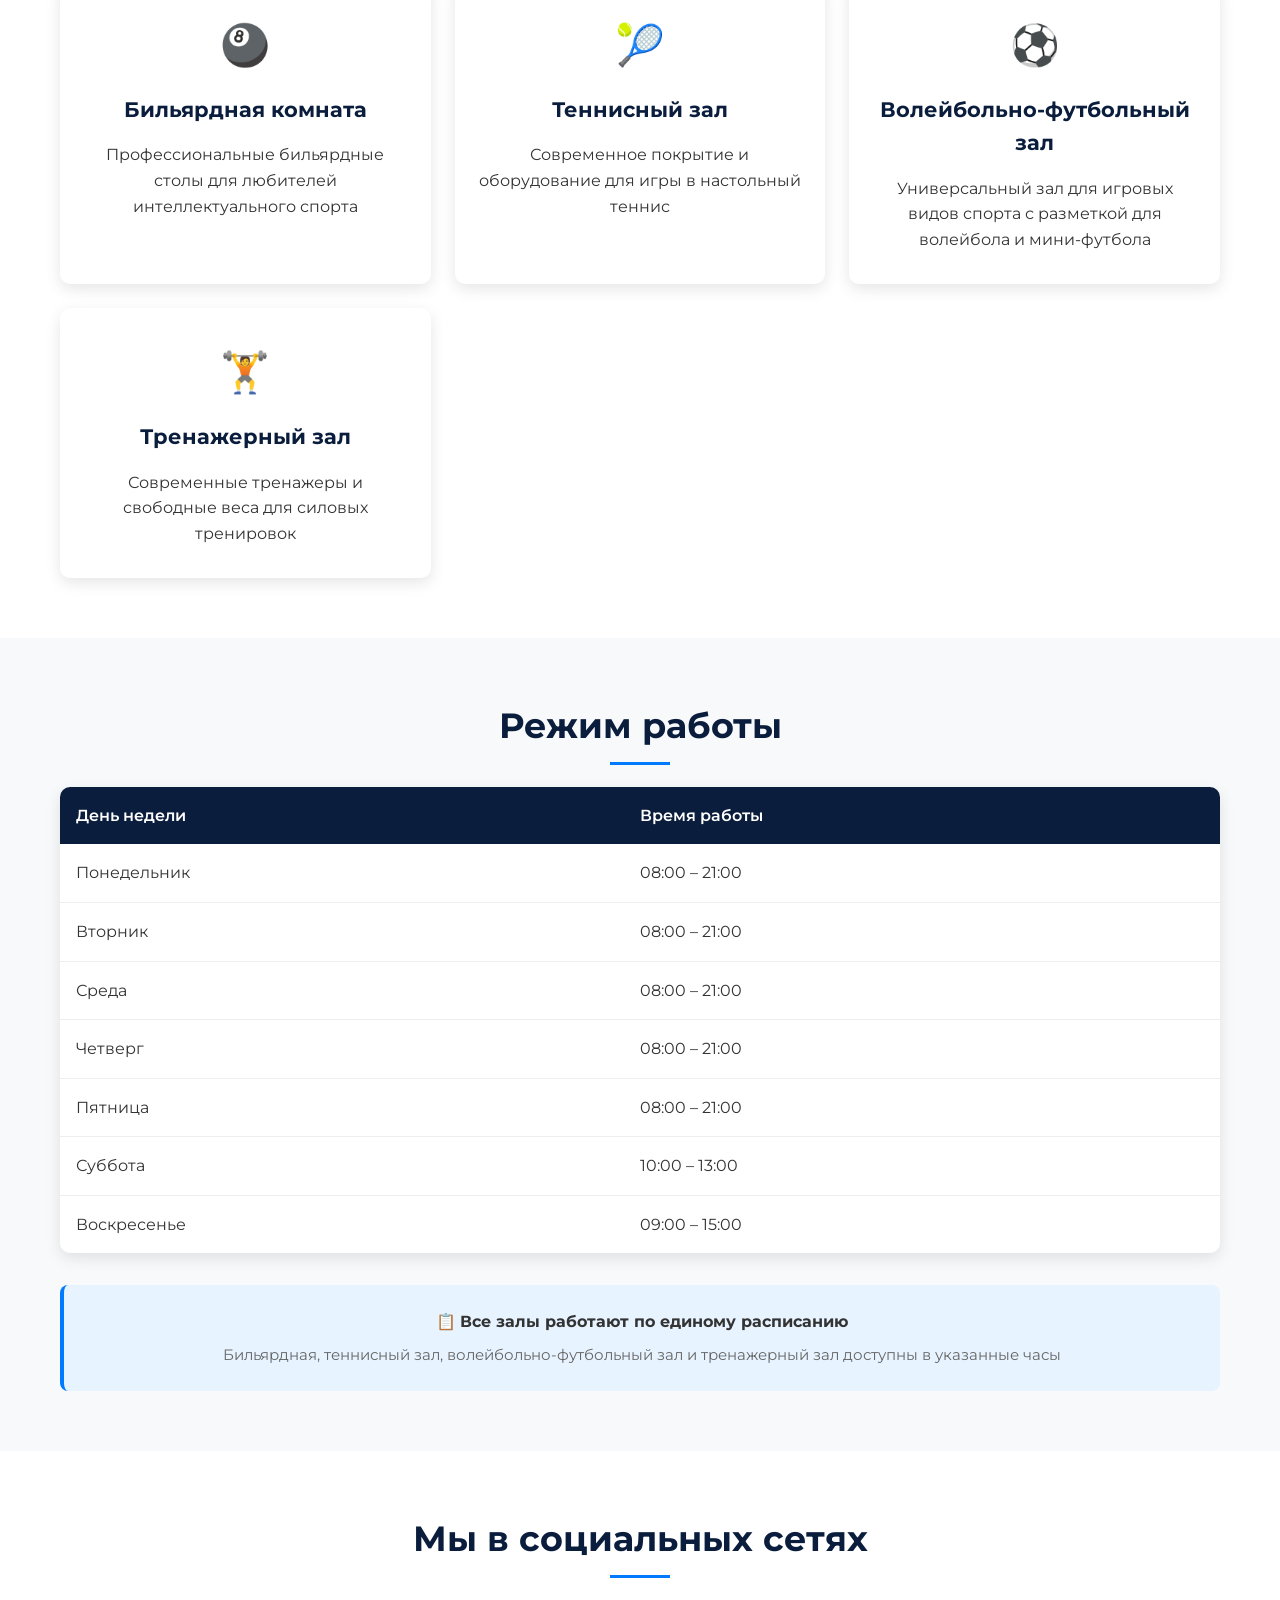
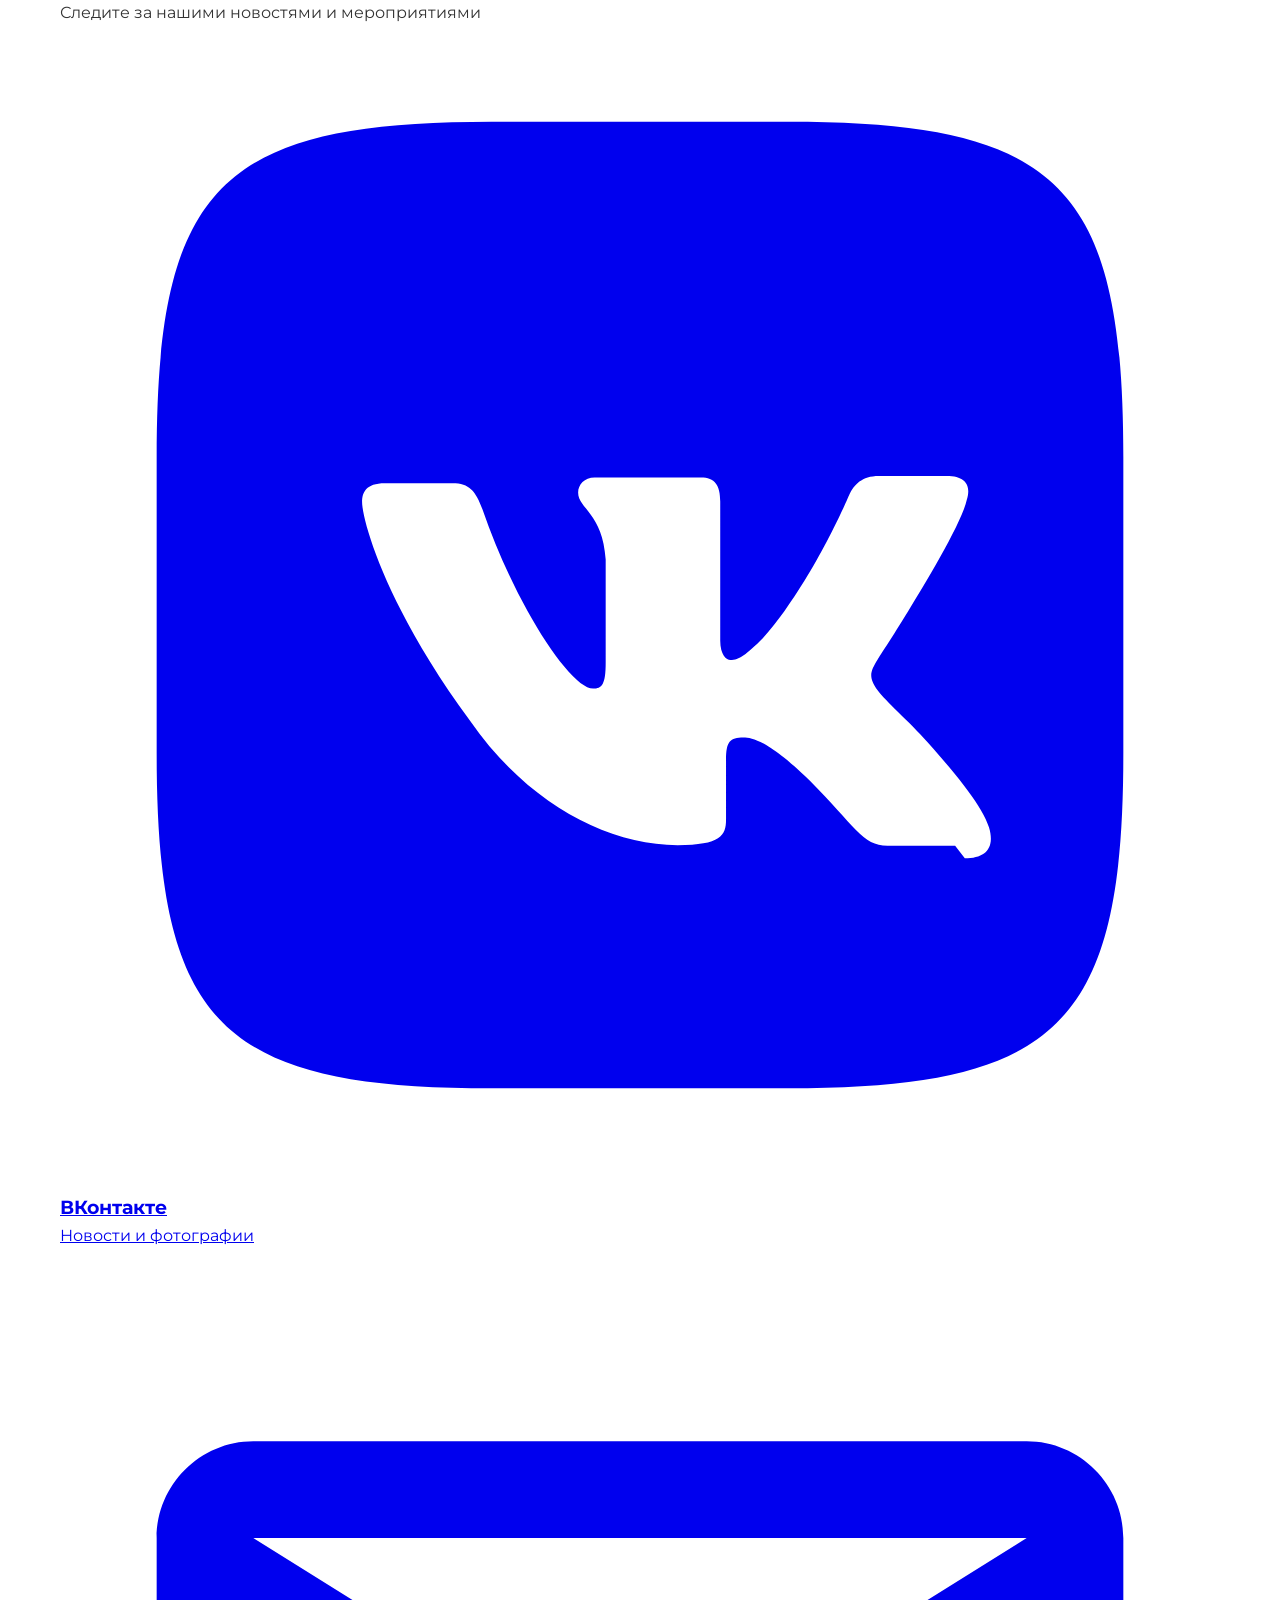
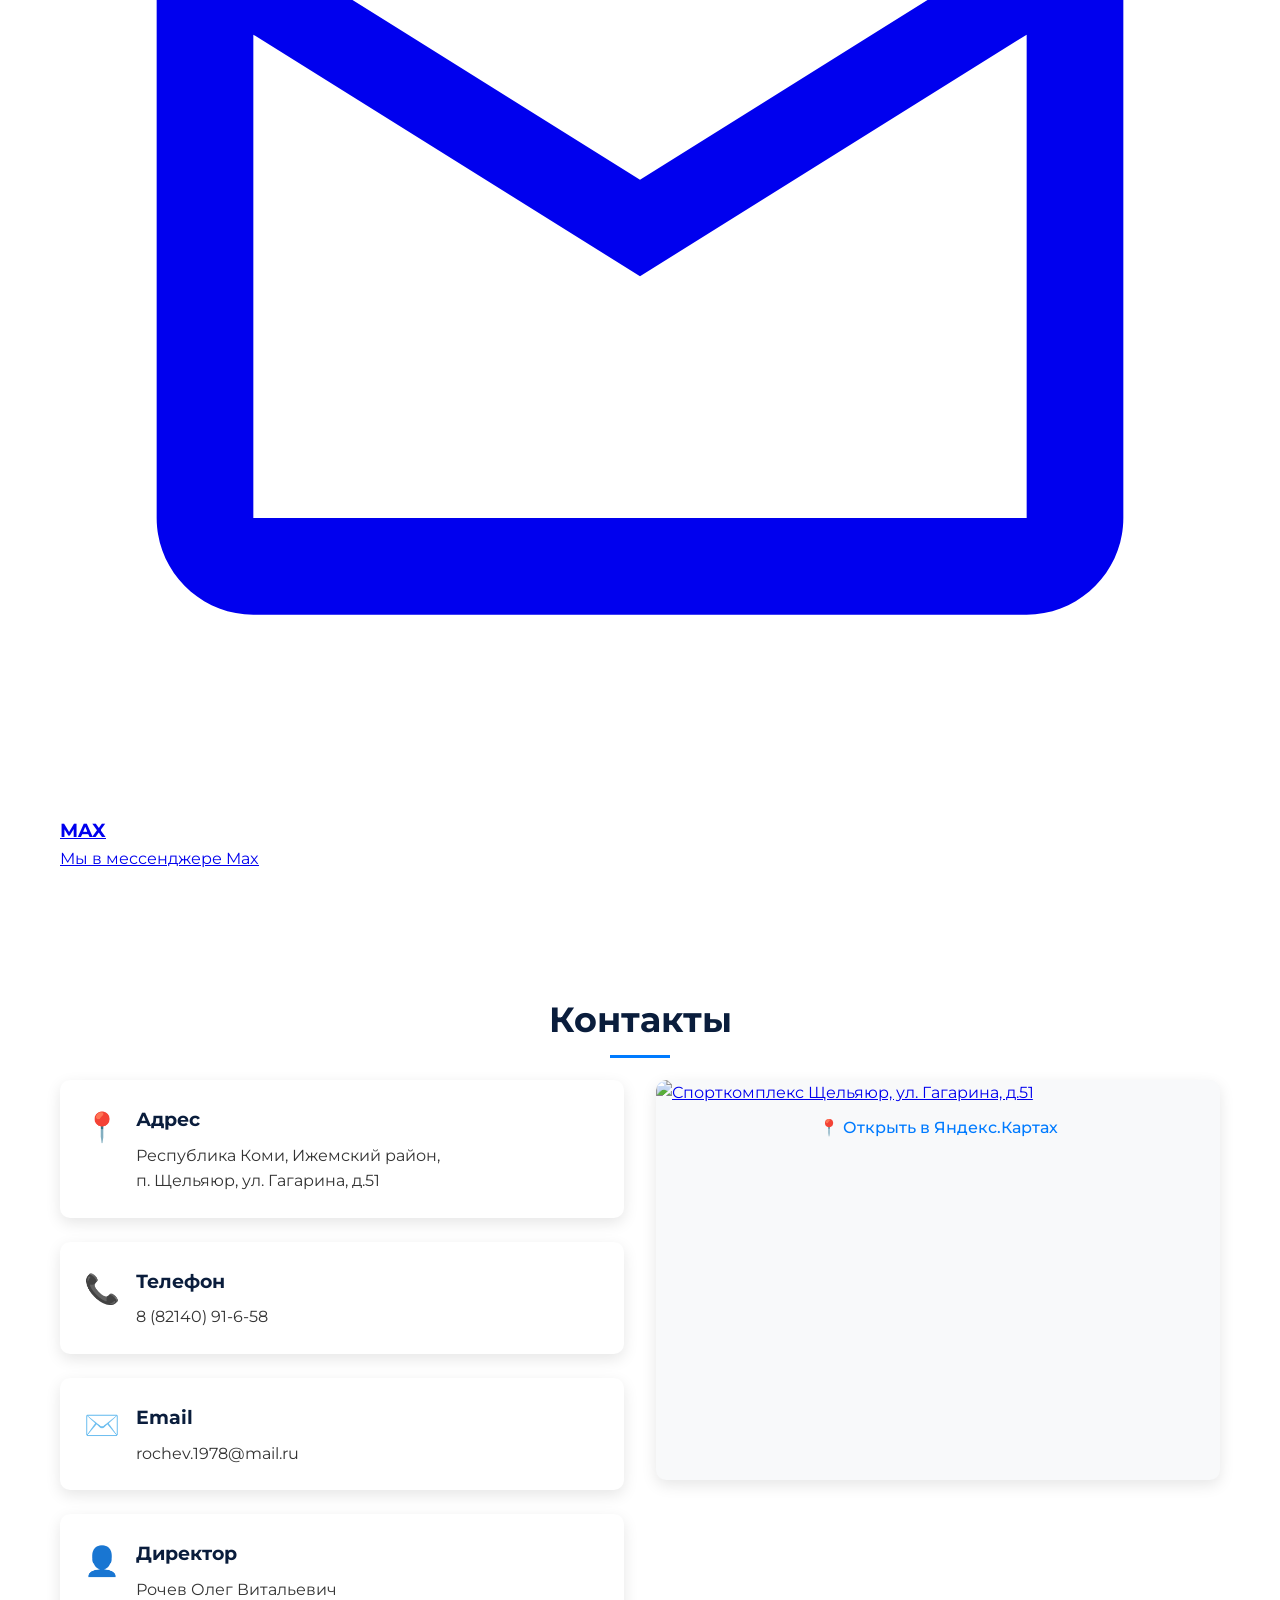
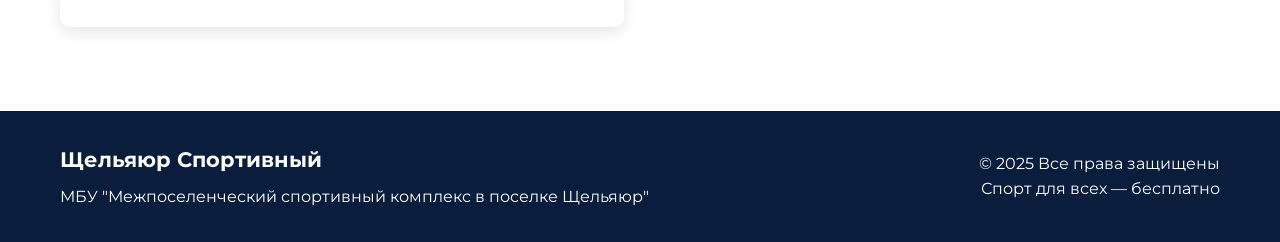
==== commit ac405c1d: "Update index.html" ====
--- a/index.html
+++ b/index.html
@@ -3,25 +3,9 @@
 <head>
     <meta charset="UTF-8">
     <meta name="viewport" content="width=device-width, initial-scale=1.0">
-    
-    <!-- Основные SEO теги -->
-    <title>Спортивный комплекс - Залы для волейбола, тенниса, бильярда и тренажерный зал</title>
-    <meta name="description" content="Современный спортивный комплекс с залами для волейбола, настольного тенниса, бильярда и тренажерным залом. Профессиональное оборудование, тренеры, расписание.">
-    <meta name="keywords" content="спортивный комплекс, волейбол, теннис, бильярд, тренажерный зал, спорт, тренировки, зал аренда">
-    
-    <!-- Open Graph для социальных сетей -->
-    <meta property="og:title" content="Спортивный комплекс - современные залы для спорта">
-    <meta property="og:description" content="Профессиональные спортивные залы с современным оборудованием">
-    <meta property="og:type" content="website">
-    <meta property="og:url" content="https://ВАШ_ЛОГИН.github.io/sport-complex">
-    
-    <!-- Для Яндекс -->
-    <meta name="yandex-verification" content="ваш_код_верификации">
-    
-    <!-- Для Google -->
-    <meta name="google-site-verification" content="ваш_код_верификации">
-    
+    <title>Щельяюр Спортивный - Официальный сайт</title>
     <link rel="stylesheet" href="style.css">
+    <link href="https://fonts.googleapis.com/css2?family=Montserrat:wght@300;400;500;600;700&display=swap" rel="stylesheet">
 </head>
 <body>
     <!-- Header -->
@@ -34,8 +18,6 @@
                 <li><a href="#about">О комплексе</a></li>
                 <li><a href="#services">Залы</a></li>
                 <li><a href="#schedule">Расписание</a></li>
-                <li><a href="#news">Новости</a></li>
-                <li><a href="#staff">Сотрудники</a></li>
                 <li><a href="#contacts">Контакты</a></li>
             </ul>
             <div class="hamburger">
@@ -192,58 +174,31 @@
         </div>
     </section>
 
-    <!-- News Section -->
-    <section id="news" class="news">
-        <div class="container">
-            <h2 class="section-title">Новости</h2>
-
-            <!-- Форма добавления новостей (только для директора) -->
-            <div class="admin-panel" id="newsAdminPanel" style="display: none;">
-                <div class="admin-form">
-                    <h3>Добавить новость</h3>
-                    <form id="addNewsForm">
-                        <input type="text" id="newsTitle" placeholder="Заголовок новости" required>
-                        <textarea id="newsText" placeholder="Текст новости" required></textarea>
-                        <input type="text" id="newsDate" placeholder="Дата (например, 15.12.2024)" required>
-                        <div class="form-buttons">
-                            <button type="submit" class="btn btn-primary">Добавить новость</button>
-                            <button type="button" onclick="exportData()" class="btn btn-secondary">📥 Экспорт</button>
-                            <button type="button" onclick="logoutDirector()" class="btn btn-secondary">🚪 Выйти</button>
-                        </div>
-                    </form>
-                </div>
-            </div>
-
-            <!-- Список новостей -->
-            <div class="news-grid" id="newsContainer">
-                <!-- Новости будут добавляться через JavaScript -->
-            </div>
-        </div>
-    </section>
-
-    <!-- Staff Section -->
-    <section id="staff" class="staff">
-        <div class="container">
-            <h2 class="section-title">Наши сотрудники</h2>
-
-            <!-- Форма управления сотрудниками (только для директора) -->
-            <div class="admin-panel" id="staffAdminPanel" style="display: none;">
-                <div class="admin-form">
-                    <h3>Управление сотрудниками</h3>
-                    <form id="addStaffForm">
-                        <input type="text" id="staffName" placeholder="ФИО сотрудника" required>
-                        <input type="text" id="staffPosition" placeholder="Должность" required>
-                        <textarea id="staffDescription" placeholder="Описание/обязанности"></textarea>
-                        <div class="form-buttons">
-                            <button type="submit" class="btn btn-primary">Добавить сотрудника</button>
-                        </div>
-                    </form>
-                </div>
-            </div>
-
-            <!-- Список сотрудников -->
-            <div class="staff-grid" id="staffContainer">
-                <!-- Сотрудники будут добавляться через JavaScript -->
+    <!-- Social Media Section -->
+    <section id="social" class="social">
+        <div class="container">
+            <h2 class="section-title">Мы в социальных сетях</h2>
+            <p class="social-description">Следите за нашими новостями и мероприятиями</p>
+            <div class="social-links">
+                <a href="https://vk.com/club217515089" class="social-card vk" target="_blank" rel="noopener noreferrer">
+                    <div class="social-icon">
+                        <svg viewBox="0 0 24 24" fill="currentColor">
+                            <path d="M15.07 2H8.93C3.33 2 2 3.33 2 8.93v6.14C2 20.67 3.33 22 8.93 22h6.14c5.6 0 6.93-1.33 6.93-6.93V8.93C22 3.33 20.67 2 15.07 2zm3.45 14.98h-1.4c-.52 0-.68-.42-1.61-1.35-.81-.79-1.17-.89-1.37-.89-.28 0-.36.08-.36.47v1.23c0 .33-.11.53-1 .53-1.49 0-3.14-.9-4.3-2.58-1.75-2.37-2.23-4.16-2.23-4.52 0-.2.08-.39.47-.39h1.4c.35 0 .48.16.62.54.68 1.98 1.82 3.71 2.29 3.71.18 0 .26-.08.26-.54v-2.13c-.06-.97-.57-1.05-.57-1.39 0-.16.13-.31.34-.31h2.2c.29 0 .4.16.4.5v2.88c0 .29.13.4.21.4.18 0 .33-.11.67-.45 1.04-1.17 1.79-2.97 1.79-2.97.1-.21.26-.39.61-.39h1.4c.42 0 .51.21.42.5-.16.73-1.84 3.29-1.84 3.29-.15.25-.21.36 0 .65.15.21.64.63 1.03 1.07.65.73 1.14 1.34 1.27 1.76.13.43-.07.64-.5.64z"/>
+                        </svg>
+                    </div>
+                    <h3>ВКонтакте</h3>
+                    <p>Новости и фотографии</p>
+                </a>
+                
+                <a href="https://vk.com/away.php?to=https%3A%2F%2Fmax.ru%2Fid1119000585_gos&utf=1" class="social-card max" target="_blank" rel="noopener noreferrer">
+                    <div class="social-icon">
+                        <svg viewBox="0 0 24 24" fill="currentColor">
+                            <path d="M20 4H4c-1.1 0-2 .9-2 2v12c0 1.1.9 2 2 2h16c1.1 0 2-.9 2-2V6c0-1.1-.9-2-2-2zm0 14H4V8l8 5 8-5v10zm-8-7L4 6h16l-8 5z"/>
+                        </svg>
+                    </div>
+                    <h3>MAX</h3>
+                    <p>Мы в мессенджере Max</p>
+                </a>
             </div>
         </div>
     </section>
@@ -318,5 +273,4 @@
 
     <script src="script.js"></script>
 </body>
-
 </html>
